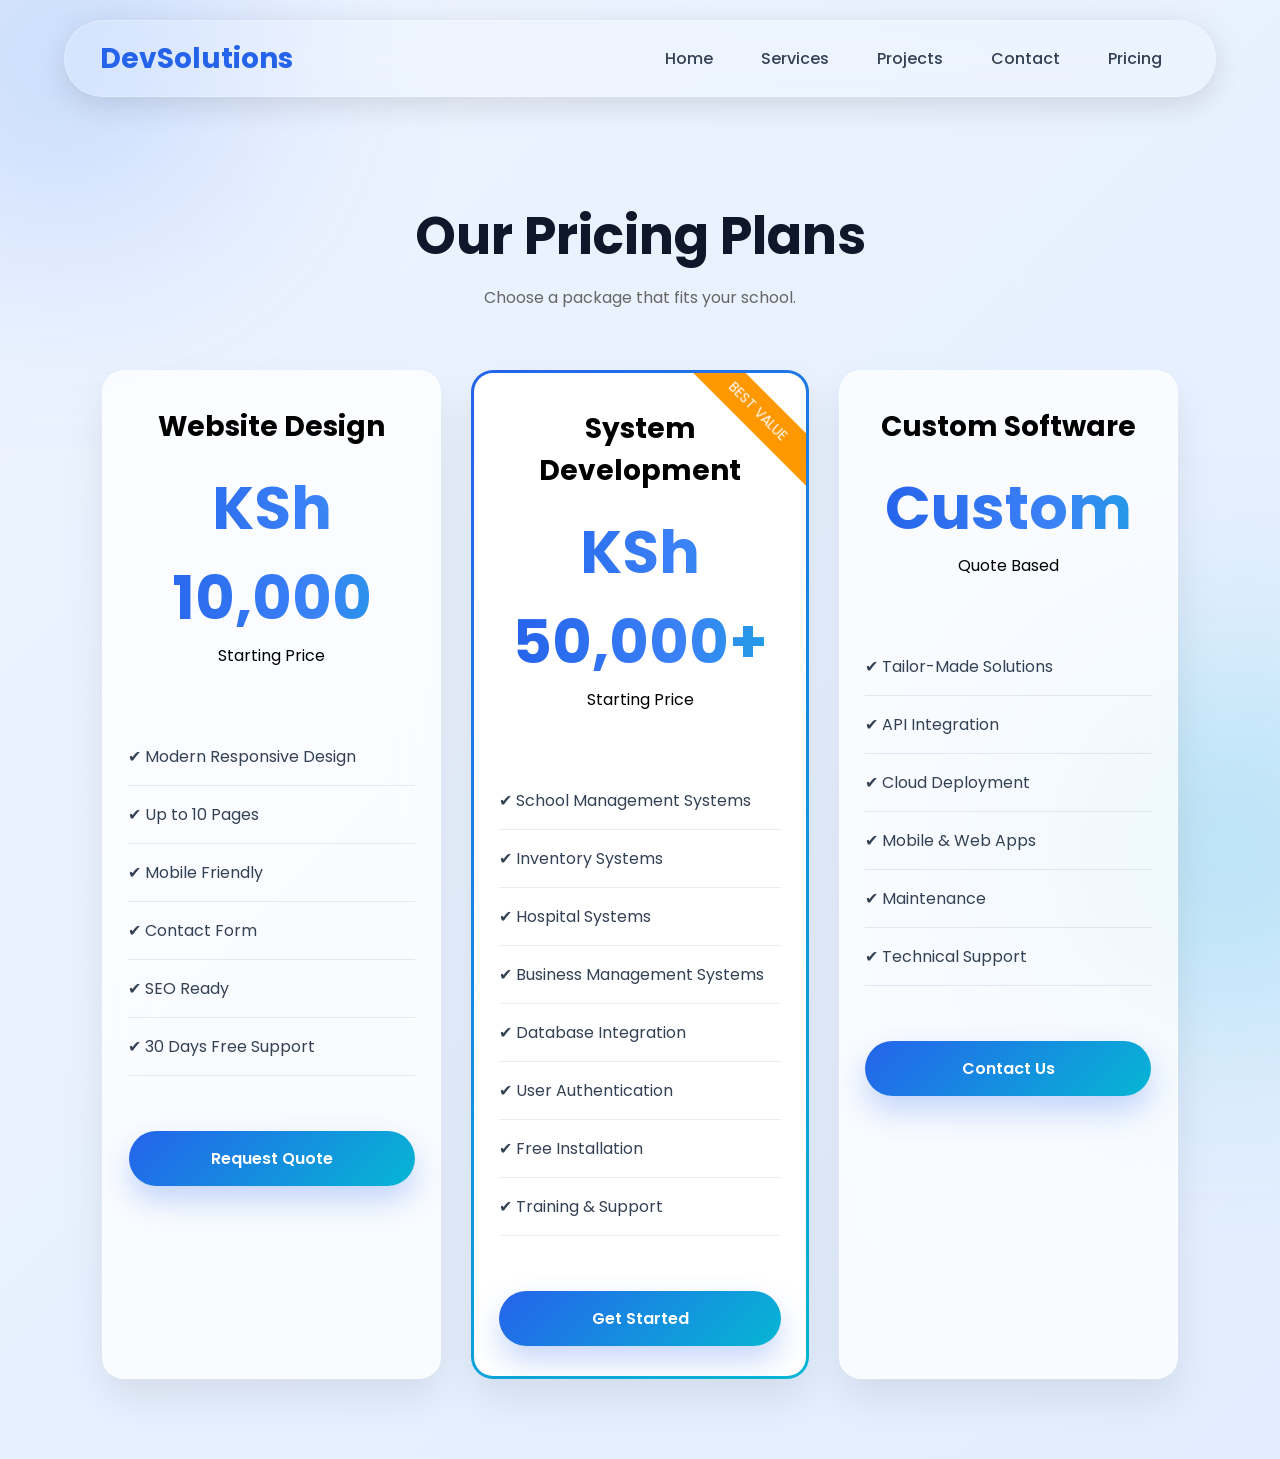
==== pricing.html @ 80d2275c "Add files via upload" ====
<!DOCTYPE html>
<html lang="en">
<head>
<meta charset="UTF-8">
<meta name="viewport" content="width=device-width, initial-scale=1.0">
<title>Pricing | DevSolutions</title>

<link href="https://fonts.googleapis.com/css2?family=Poppins:wght@300;400;500;600;700&display=swap" rel="stylesheet">

<style>

*{
    margin:0;
    padding:0;
    box-sizing:border-box;
    font-family:'Poppins',sans-serif;
}

body{
    margin:0;
    font-family:'Poppins',sans-serif;
    background:linear-gradient(135deg,#eef4ff,#dbeafe,#f8fbff);
    background-size:300% 300%;
    animation:gradientBG 12s ease infinite;
    min-height:100vh;
    overflow-x:hidden;
    position:relative;
}
html{
    scroll-behavior:smooth;
}

body::before,
body::after{
    content:"";
    position:fixed;
    width:350px;
    height:350px;
    border-radius:50%;
    filter:blur(120px);
    z-index:-1;
    animation:float 10s ease-in-out infinite;
}

body::before{
    background:#3b82f6;
    top:-120px;
    left:-120px;
    opacity:.25;
}

body::after{
    background:#06b6d4;
    bottom:-120px;
    right:-120px;
    opacity:.25;
}

@keyframes gradientBG{
    0%{background-position:0% 50%;}
    50%{background-position:100% 50%;}
    100%{background-position:0% 50%;}
}

@keyframes float{
    0%,100%{
        transform:translateY(0);
    }
    50%{
        transform:translateY(30px);
    }
}

.pricing{
    width:100%;
    padding:80px 8%;
}

.heading{
    text-align:center;
    margin-bottom:60px;
}

.heading h1{
    font-size:42px;
    color:#222;
}

.heading p{
    color:#666;
    margin-top:10px;
}
/* Navigation Bar */

.navbar{
    position:sticky;
    top:20px;
    width:90%;
    max-width:1200px;
    margin:20px auto;
    padding:15px 35px;

    display:flex;
    justify-content:space-between;
    align-items:center;

    background:rgba(255,255,255,.15);
    backdrop-filter:blur(18px);
    -webkit-backdrop-filter:blur(18px);

    border:1px solid rgba(255,255,255,.25);
    border-radius:50px;

    box-shadow:0 8px 30px rgba(0,0,0,.12);

    z-index:1000;
}

/* Logo */

.logo{
    font-size:28px;
    font-weight:700;
    color:#2563eb;
}

/* Navigation Links */

.nav-links{
    display:flex;
    align-items:center;
    gap:12px;
}

.nav-links a{
    color:#334155;
    text-decoration:none;
    font-size:16px;
    font-weight:500;
    padding:10px 18px;
    border-radius:30px;
    transition:.35s ease;
}
.nav-links a:hover{

    background:#2563eb;

    color:white;

    transform:translateY(-3px);

}

.price-container{
    display:grid;
    grid-template-columns:repeat(auto-fit,minmax(300px,1fr));
    gap:30px;
}

.card{
    background:rgba(255,255,255,.75);
    backdrop-filter:blur(18px);
    -webkit-backdrop-filter:blur(18px);

    border:1px solid rgba(255,255,255,.4);

    border-radius:22px;

    overflow:hidden;

    transition:.4s;

    box-shadow:0 20px 40px rgba(0,0,0,.08);
}

.card:hover{

    transform:
        translateY(-18px)
        scale(1.04)
        rotateX(2deg);

}

.top{
    padding:35px;
    text-align:center;
}

.top h2{
    font-size:28px;
    margin-bottom:15px;
}

.card ul{
    list-style:none;
    padding:25px;
}

.card ul li{
    padding:16px 0;
    border-bottom:1px solid rgba(0,0,0,.08);
    color:#334155;
    transition:.3s;
}

.price{
    font-size:60px;
    font-weight:700;

    background:linear-gradient(
        90deg,
        #2563eb,
        #3b82f6,
        #06b6d4,
        #0ea5e9
    );

    background-size:200% auto;
    background-clip:text;
    -webkit-background-clip:text;
    -webkit-text-fill-color:transparent;

    animation:shine 4s linear infinite;
}

@keyframes shine{
    from{
        background-position:0%;
    }
    to{
        background-position:200%;
    }
}

@keyframes shine{

    to{
        background-position:200% center;
    }

}

.price span{
    font-size:18px;
    color:#64748b;
}

.btn{
    display:block;
    width:85%;
    margin:30px auto;
    padding:15px;
    text-align:center;
    text-decoration:none;
    color:#fff;
    font-weight:600;
    border-radius:50px;
    background:linear-gradient(135deg,#2563eb,#06b6d4);
    transition:.35s;
    box-shadow:0 15px 30px rgba(37,99,235,.25);
}

.btn:hover{

    box-shadow:
        0 0 25px rgba(37,99,235,.45),
        0 0 50px rgba(6,182,212,.25);

}

.popular{
    position: relative;
    border: 3px solid transparent;
    border-radius: 22px;
    background:
        linear-gradient(#fff,#fff) padding-box,
        linear-gradient(135deg,#2563eb,#06b6d4) border-box;
}



.tag{
    position:absolute;
    top:20px;
    right:-40px;
    background:#ff9800;
    color:white;
    padding:8px 50px;
    transform:rotate(45deg);
    font-size:14px;
}

.heading h1{
    font-size:52px;
    font-weight:700;
    color:#0f172a;
}

</style>

</head>
<body>

    <nav class="navbar">
    <div class="logo">DevSolutions</div>

    <div class="nav-links">
        <a href="index.html#home">Home</a>
        <a href="index.html#services">Services</a>
        <a href="index.html#projects">Projects</a>
        <a href="index.html#contact">Contact</a>
        <a href="pricing.html" class="active">Pricing</a>
    </div>
</nav>

<section class="pricing">

<div class="heading">

<h1>Our Pricing Plans</h1>

<p>Choose a package that fits your school.</p>

</div>

<div class="price-container">

    <!-- Website Design -->
    <div class="card">

        <div class="top">
            <h2>Website Design</h2>

            <div class="price">
                KSh 10,000
            </div>

            <p>Starting Price</p>
        </div>

        <ul>
            <li>✔ Modern Responsive Design</li>
            <li>✔ Up to 10 Pages</li>
            <li>✔ Mobile Friendly</li>
            <li>✔ Contact Form</li>
            <li>✔ SEO Ready</li>
            <li>✔ 30 Days Free Support</li>
        </ul>

        <a href="index.html#contact" class="btn">
            Request Quote
        </a>

    </div>

    <!-- System Development -->
    <div class="card popular">

        <div class="tag">
            BEST VALUE
        </div>

        <div class="top">

            <h2>System Development</h2>

            <div class="price">
                KSh 50,000+
            </div>

            <p>Starting Price</p>

        </div>

        <ul>
            <li>✔ School Management Systems</li>
            <li>✔ Inventory Systems</li>
            <li>✔ Hospital Systems</li>
            <li>✔ Business Management Systems</li>
            <li>✔ Database Integration</li>
            <li>✔ User Authentication</li>
            <li>✔ Free Installation</li>
            <li>✔ Training & Support</li>
        </ul>

        <a href="index.html#contact" class="btn">
            Get Started
        </a>

    </div>

    <!-- Custom Software -->
    <div class="card">

        <div class="top">

            <h2>Custom Software</h2>

            <div class="price">
                Custom
            </div>

            <p>Quote Based</p>

        </div>

        <ul>
            <li>✔ Tailor-Made Solutions</li>
            <li>✔ API Integration</li>
            <li>✔ Cloud Deployment</li>
            <li>✔ Mobile & Web Apps</li>
            <li>✔ Maintenance</li>
            <li>✔ Technical Support</li>
        </ul>

        <a href="index.html#contact" class="btn">
            Contact Us
        </a>

    </div>

</div>

</section>
<script>
window.addEventListener("scroll", function () {

    const nav = document.querySelector(".navbar");

    if (window.scrollY > 20) {

        nav.style.boxShadow =
        "0 15px 40px rgba(0,0,0,.15)";

    } else {

        nav.style.boxShadow =
        "0 8px 30px rgba(0,0,0,.12)";
    }

});
</script>

</body>
</html>
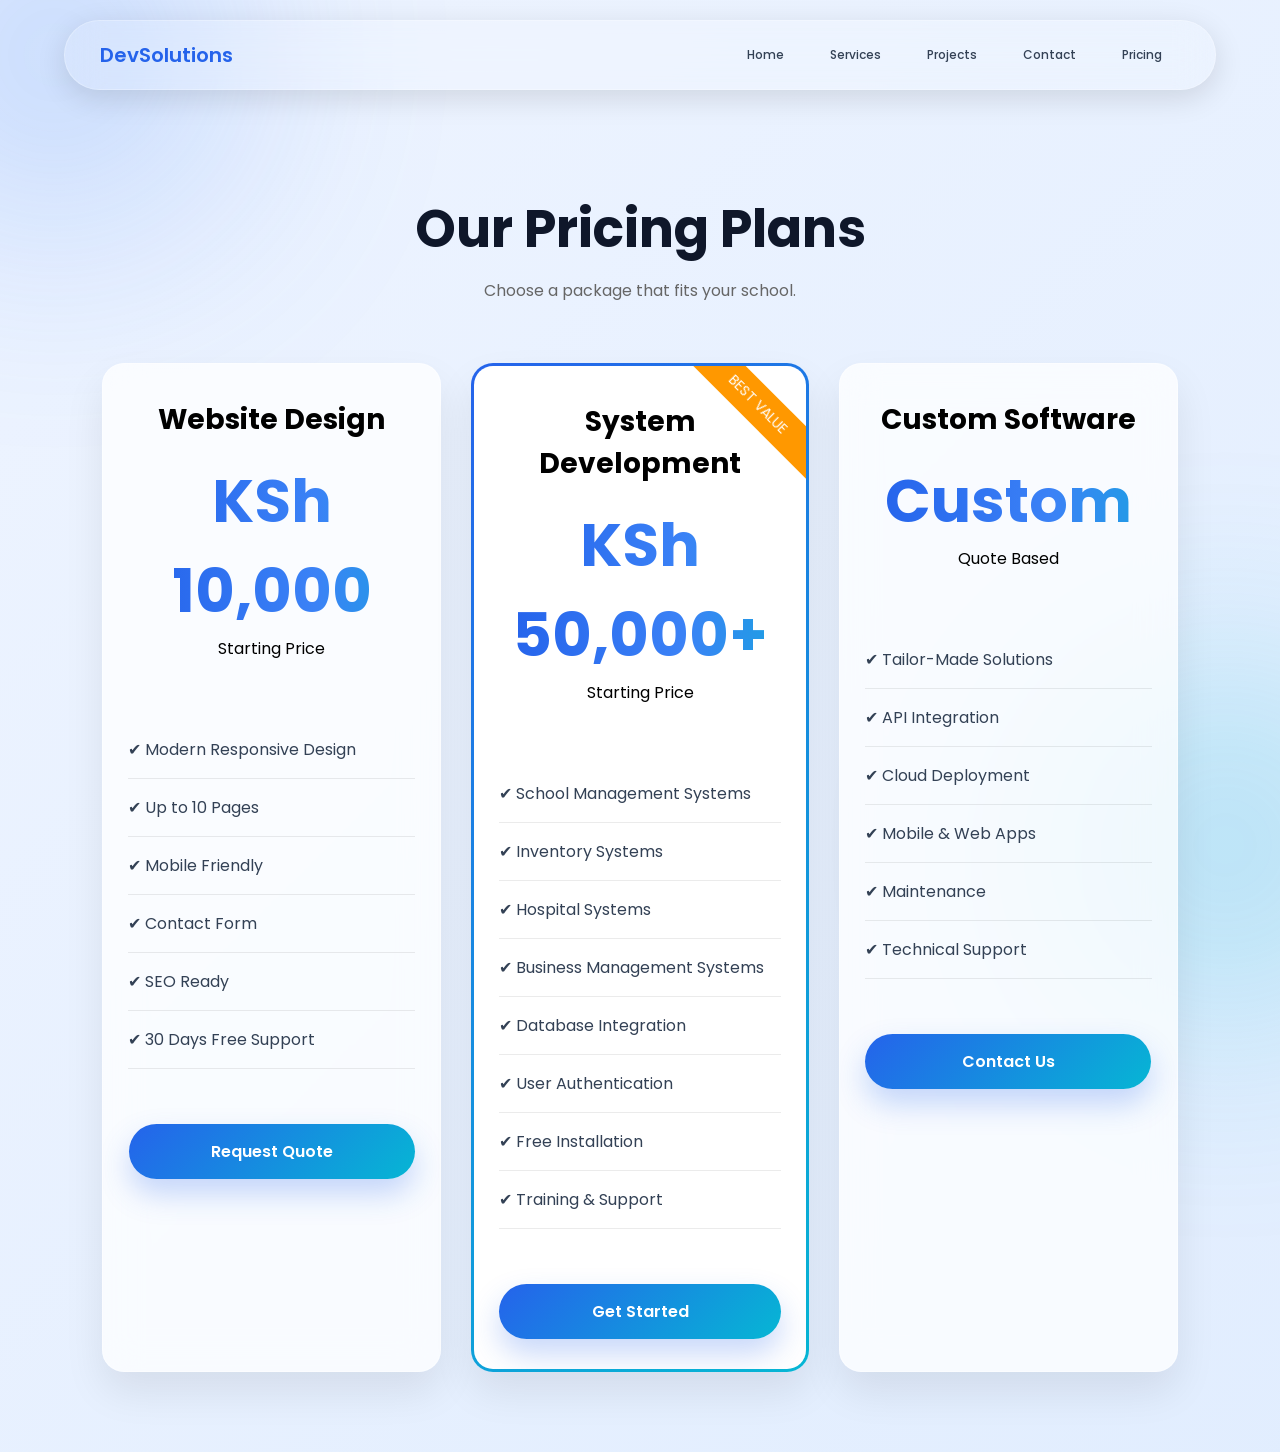
==== commit b344816b: "Update pricing.html" ====
--- a/pricing.html
+++ b/pricing.html
@@ -119,8 +119,8 @@
 /* Logo */
 
 .logo{
-    font-size:28px;
-    font-weight:700;
+    font-size:20px;
+    font-weight:600;
     color:#2563eb;
 }
 
@@ -129,13 +129,13 @@
 .nav-links{
     display:flex;
     align-items:center;
-    gap:12px;
+    gap:10px;
 }
 
 .nav-links a{
     color:#334155;
     text-decoration:none;
-    font-size:16px;
+    font-size:12px;
     font-weight:500;
     padding:10px 18px;
     border-radius:30px;
@@ -443,4 +443,4 @@
 </script>
 
 </body>
-</html>+</html>
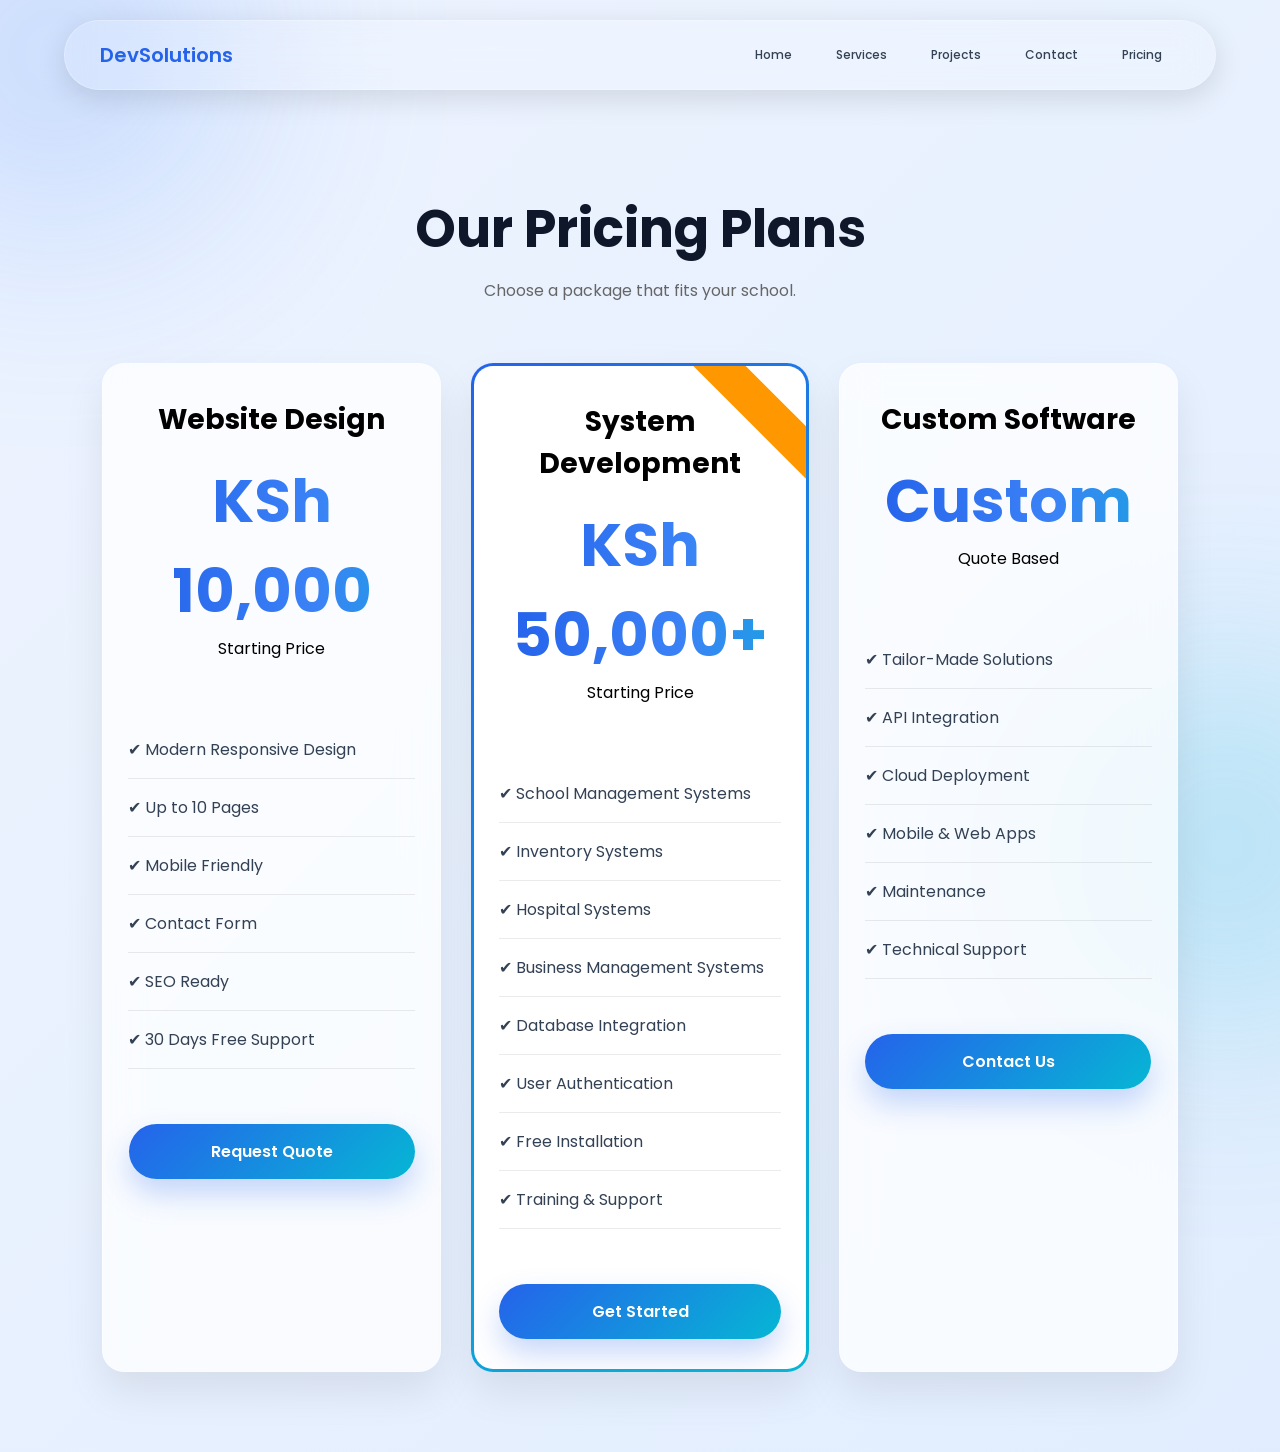
==== commit f8078e83: "Update pricing.html" ====
--- a/pricing.html
+++ b/pricing.html
@@ -129,7 +129,7 @@
 .nav-links{
     display:flex;
     align-items:center;
-    gap:10px;
+    gap:8px;
 }
 
 .nav-links a{
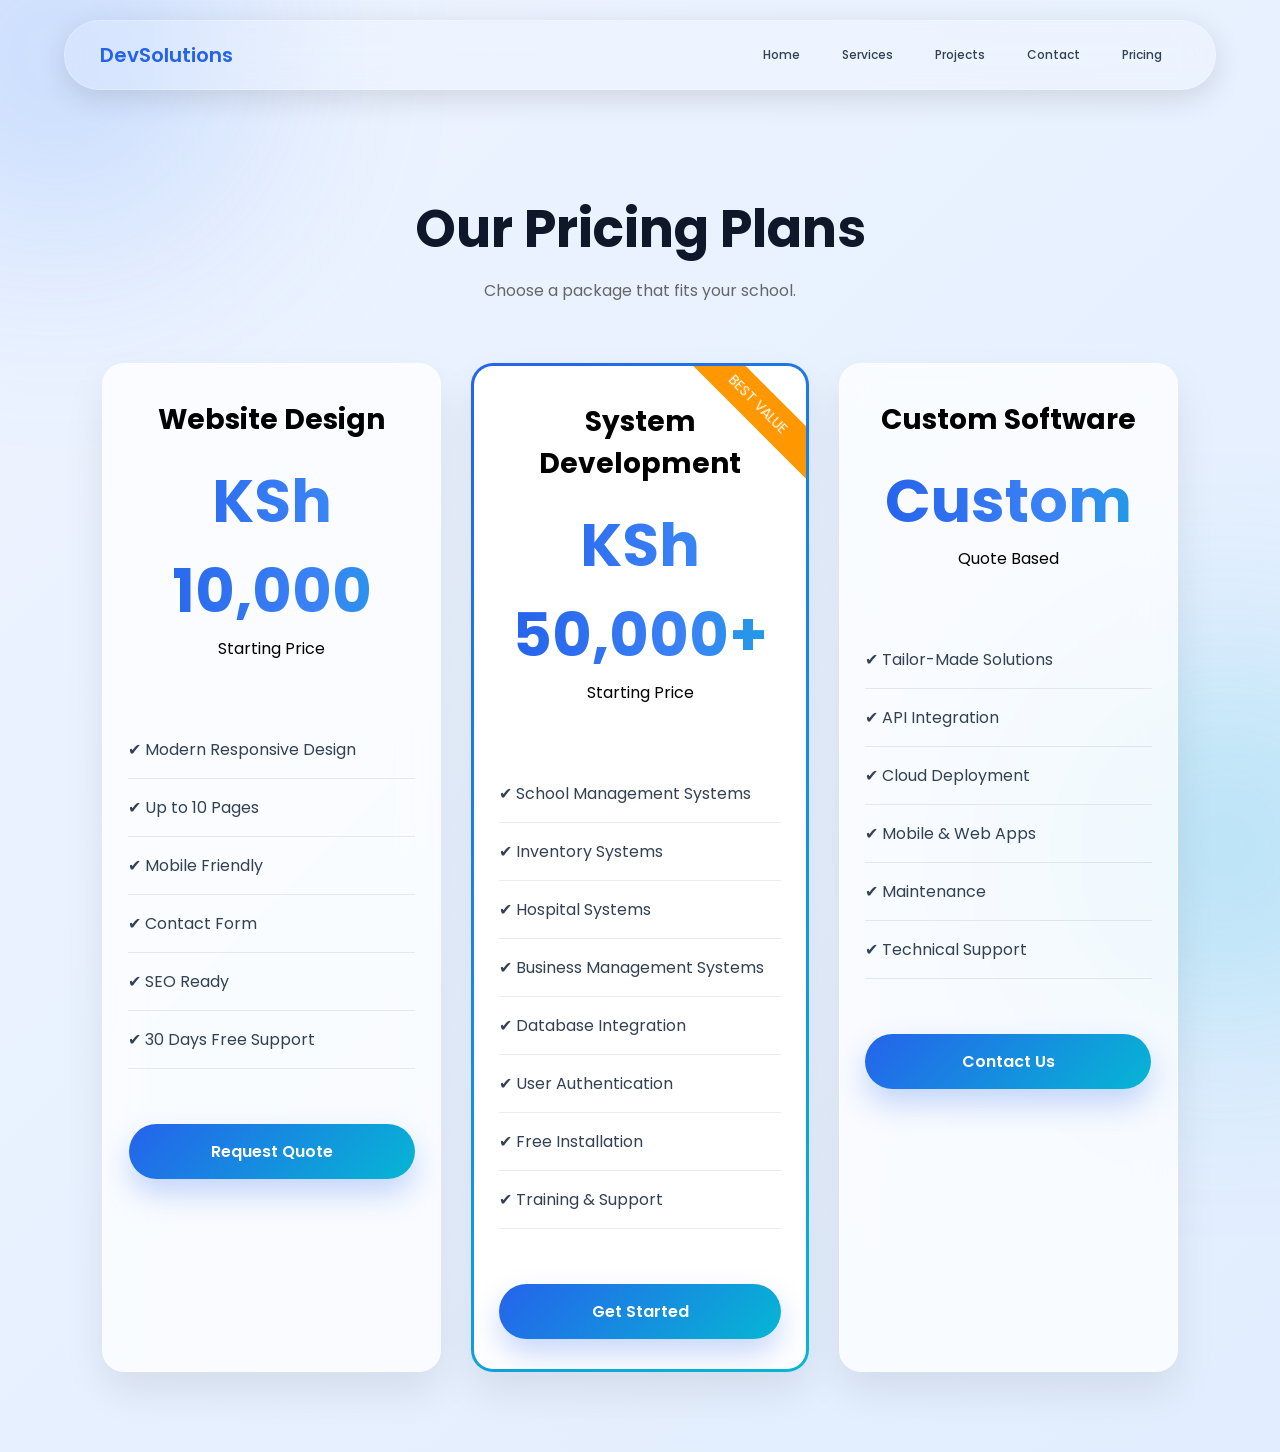
==== commit a584b530: "Update pricing.html" ====
--- a/pricing.html
+++ b/pricing.html
@@ -129,7 +129,7 @@
 .nav-links{
     display:flex;
     align-items:center;
-    gap:8px;
+    gap:6px;
 }
 
 .nav-links a{
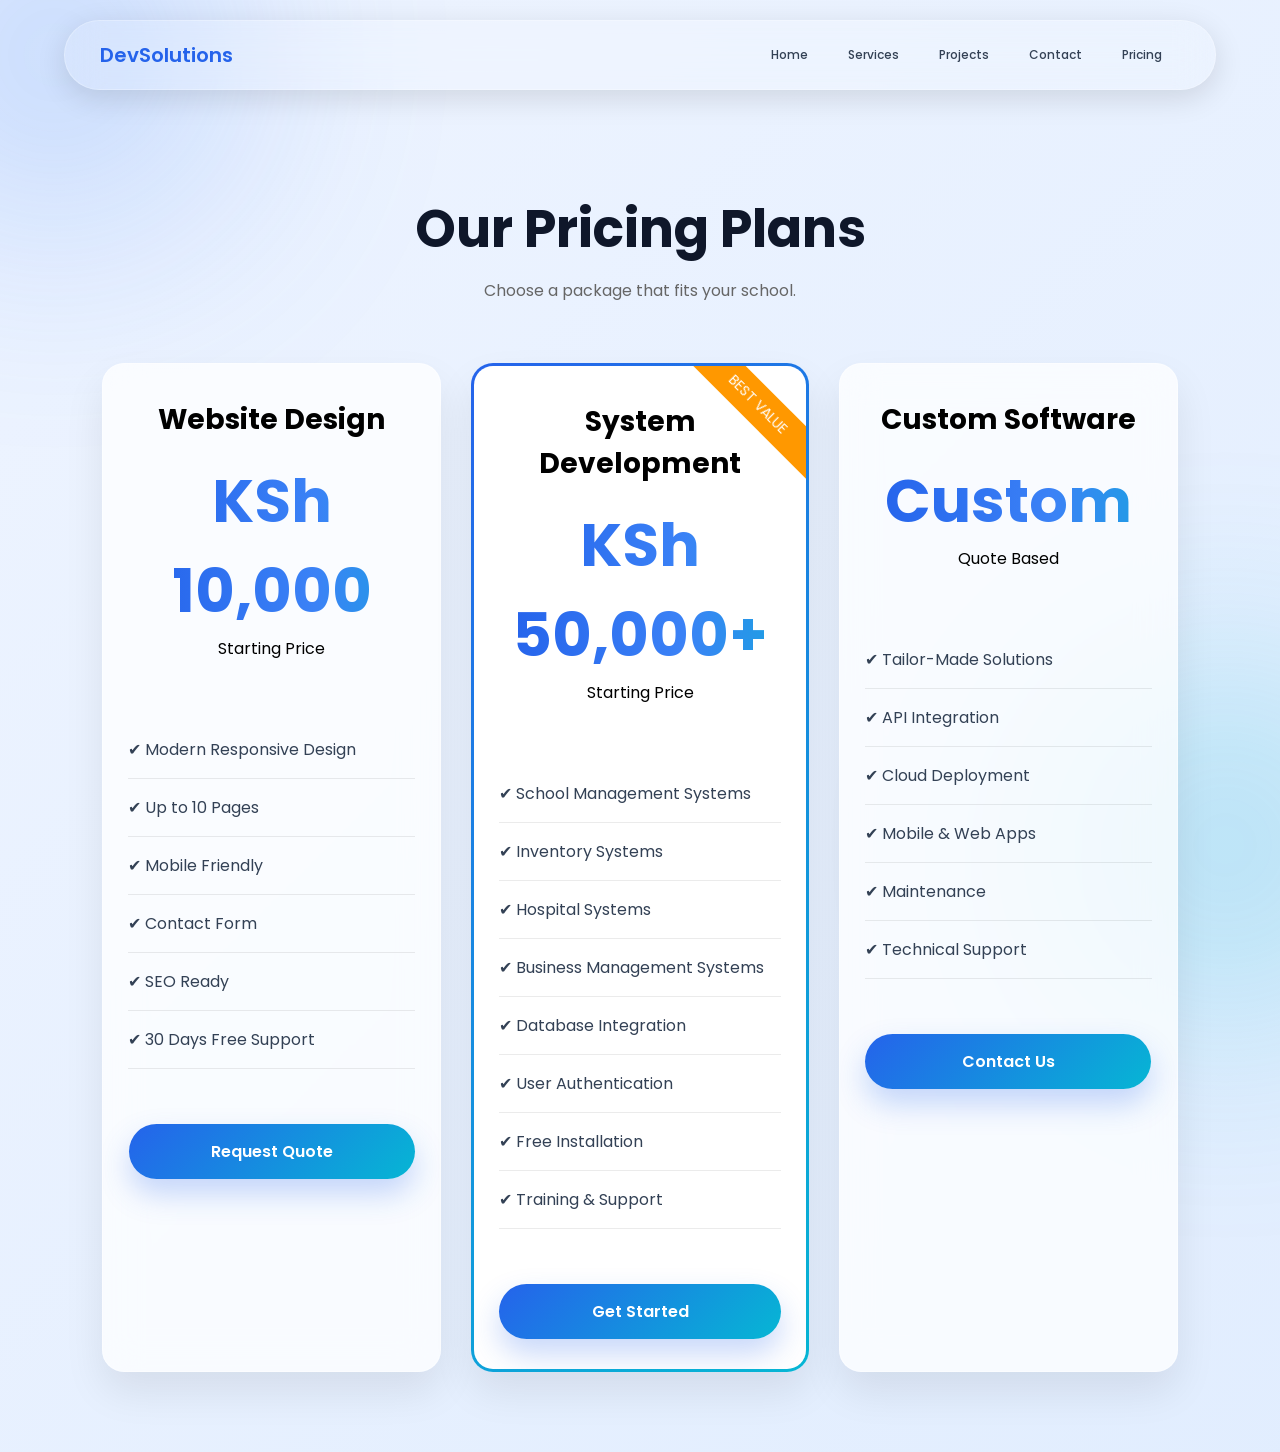
==== commit 4d467e23: "Update pricing.html" ====
--- a/pricing.html
+++ b/pricing.html
@@ -129,7 +129,7 @@
 .nav-links{
     display:flex;
     align-items:center;
-    gap:6px;
+    gap:4px;
 }
 
 .nav-links a{
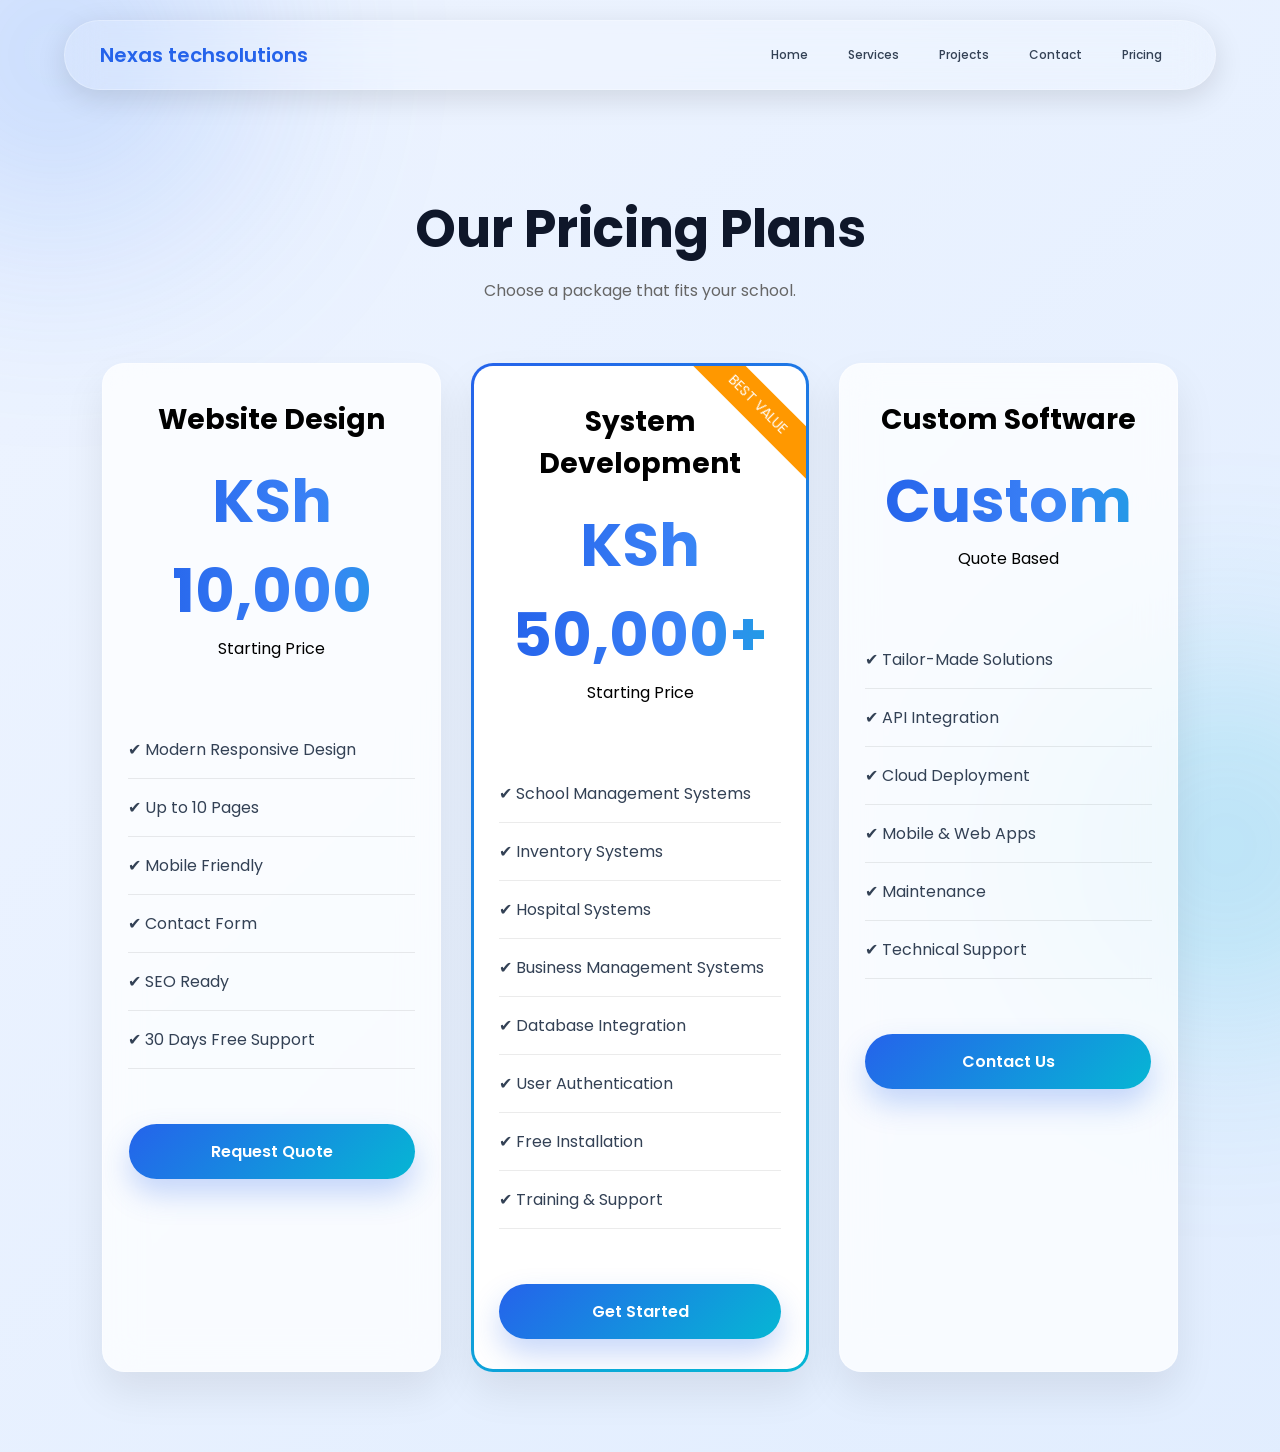
==== commit 26a83240: "Update pricing.html" ====
--- a/pricing.html
+++ b/pricing.html
@@ -3,7 +3,7 @@
 <head>
 <meta charset="UTF-8">
 <meta name="viewport" content="width=device-width, initial-scale=1.0">
-<title>Pricing | DevSolutions</title>
+<title>Pricing | Nexas techsoluitons</title>
 
 <link href="https://fonts.googleapis.com/css2?family=Poppins:wght@300;400;500;600;700&display=swap" rel="stylesheet">
 
@@ -303,7 +303,7 @@
 <body>
 
     <nav class="navbar">
-    <div class="logo">DevSolutions</div>
+    <div class="logo">Nexas techsolutions</div>
 
     <div class="nav-links">
         <a href="index.html#home">Home</a>
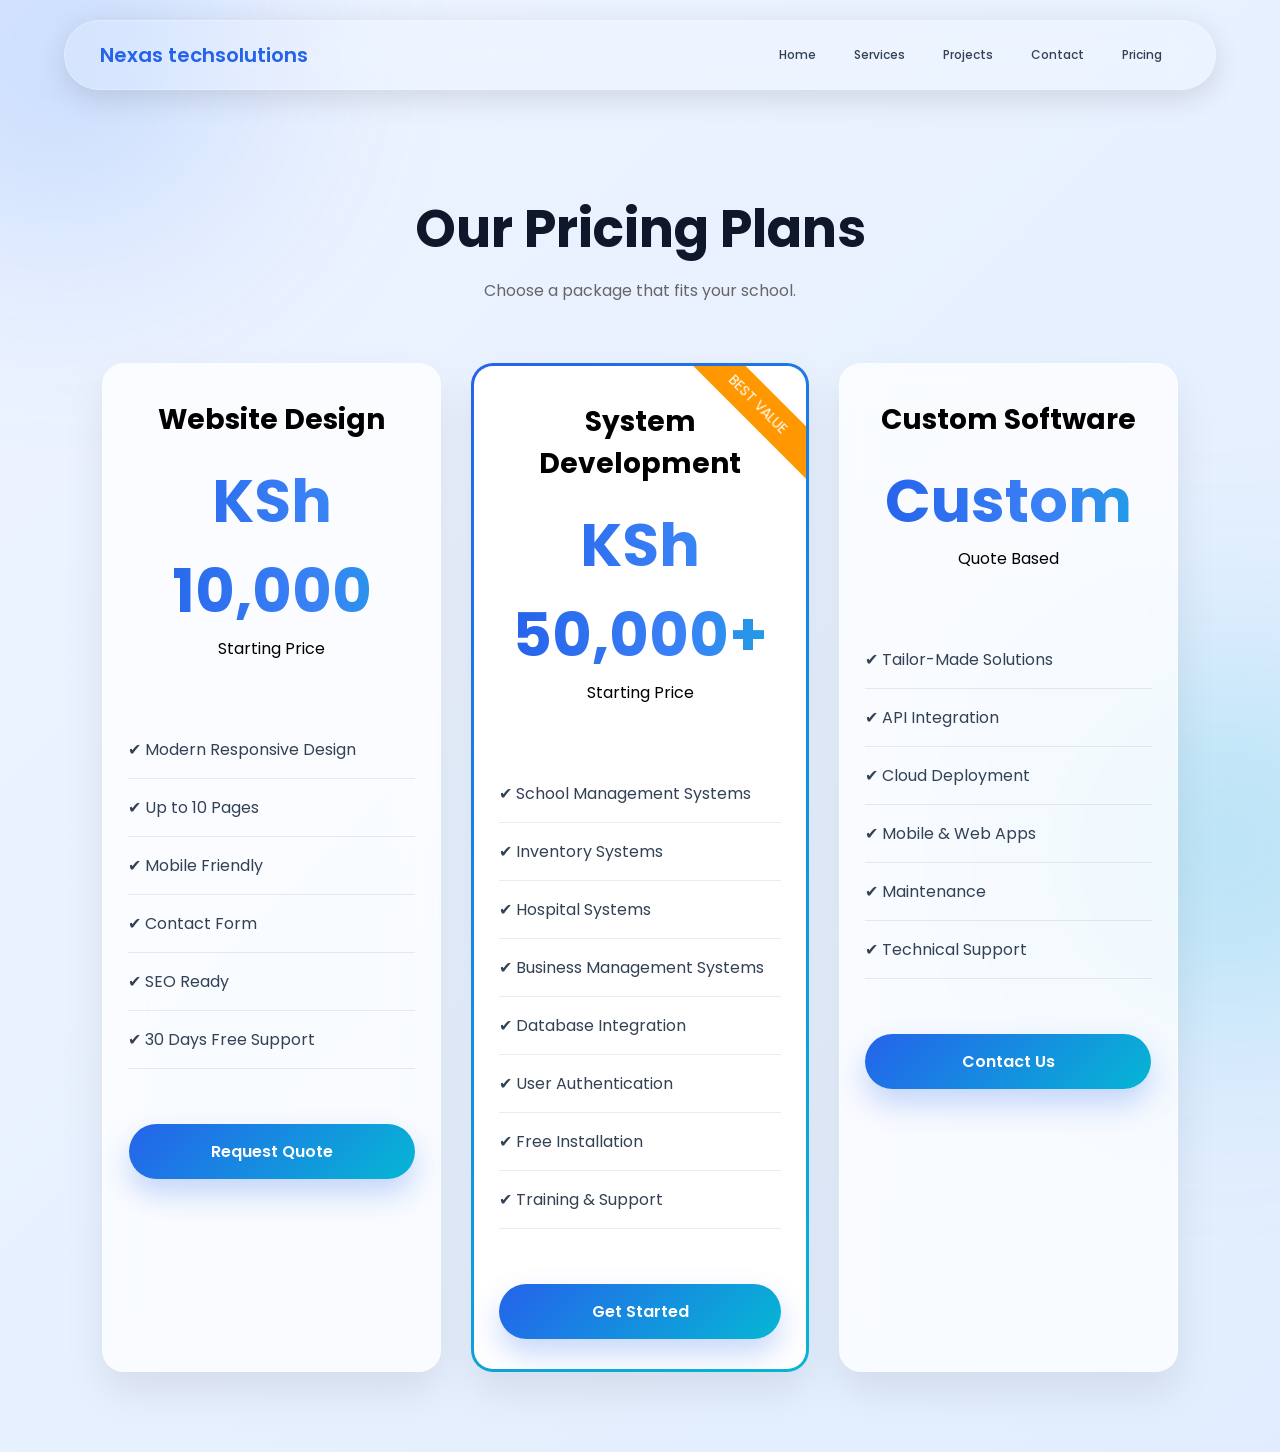
==== commit 8a3a9bc5: "Update pricing.html" ====
--- a/pricing.html
+++ b/pricing.html
@@ -129,7 +129,7 @@
 .nav-links{
     display:flex;
     align-items:center;
-    gap:4px;
+    gap:2px;
 }
 
 .nav-links a{
